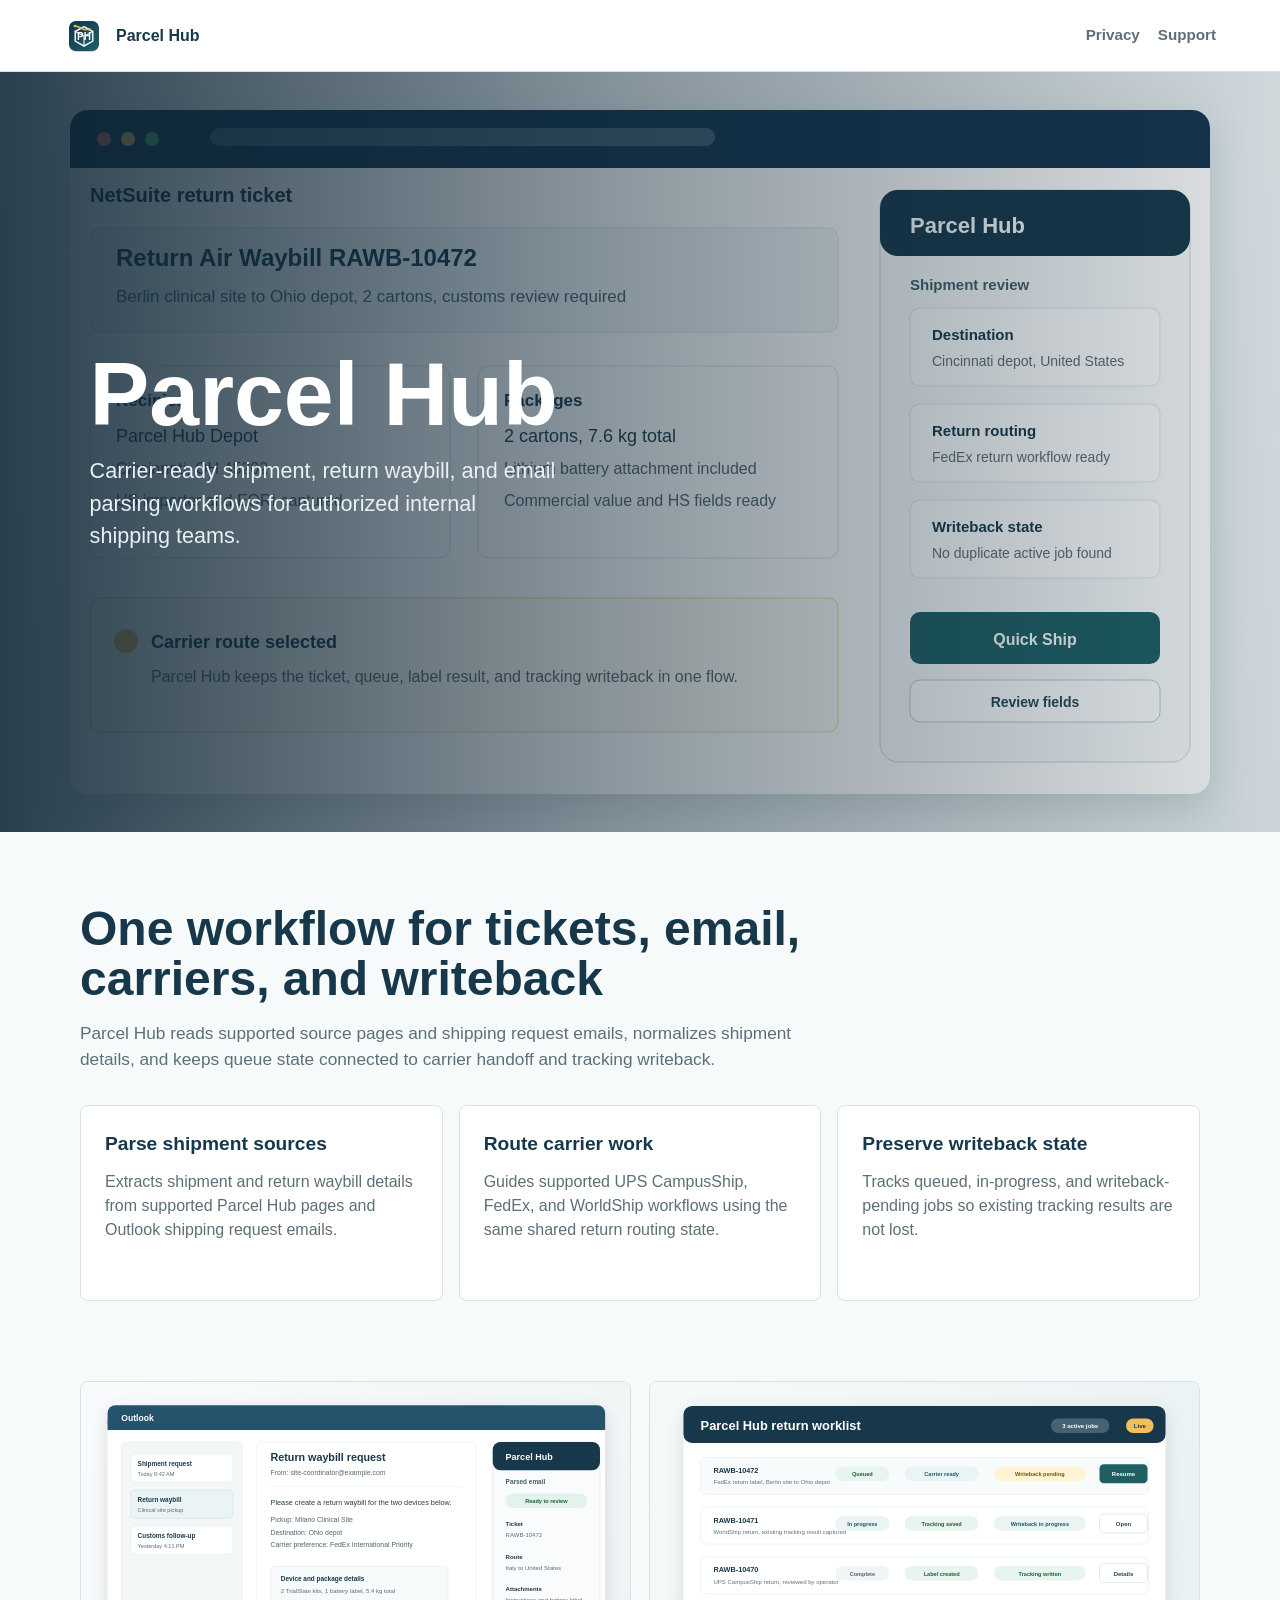
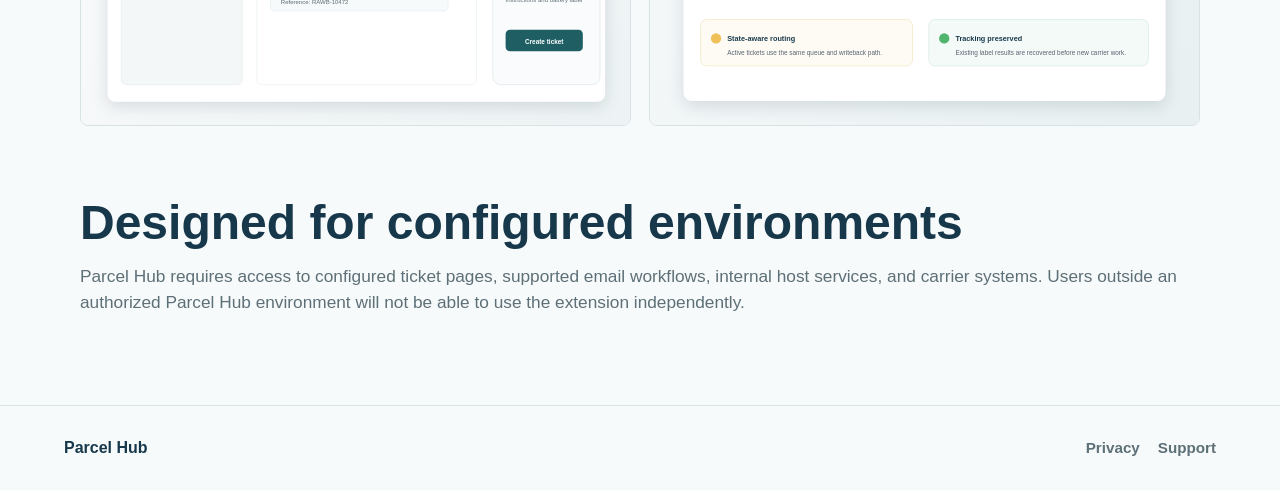
==== index.html @ ffb34940 "Add Parcel Hub public website" ====
<!doctype html>
<html lang="en">
<head>
  <meta charset="utf-8">
  <meta name="viewport" content="width=device-width, initial-scale=1">
  <title>Parcel Hub</title>
  <meta name="description" content="Parcel Hub helps authorized shipping teams parse shipment tickets and emails, route carrier workflows, and preserve tracking writeback state.">
  <link rel="icon" href="./assets/parcel-hub-icon.svg" type="image/svg+xml">
  <link rel="stylesheet" href="./styles.css">
</head>
<body>
  <header class="site-header">
    <a class="brand" href="./" aria-label="Parcel Hub home">
      <img src="./assets/parcel-hub-icon.svg" alt="" width="40" height="40">
      <span>Parcel Hub</span>
    </a>
    <nav aria-label="Parcel Hub pages">
      <a href="./privacy/">Privacy</a>
      <a href="./support/">Support</a>
    </nav>
  </header>

  <main>
    <section class="hero">
      <img src="./assets/listing-screenshot-1.svg" alt="" class="hero-bg">
      <div class="hero-copy">
        <h1>Parcel Hub</h1>
        <p>Carrier-ready shipment, return waybill, and email parsing workflows for authorized internal shipping teams.</p>
      </div>
    </section>

    <section class="section">
      <div class="section-heading">
        <h2>One workflow for tickets, email, carriers, and writeback</h2>
        <p>Parcel Hub reads supported source pages and shipping request emails, normalizes shipment details, and keeps queue state connected to carrier handoff and tracking writeback.</p>
      </div>
      <div class="feature-grid">
        <article>
          <h3>Parse shipment sources</h3>
          <p>Extracts shipment and return waybill details from supported Parcel Hub pages and Outlook shipping request emails.</p>
        </article>
        <article>
          <h3>Route carrier work</h3>
          <p>Guides supported UPS CampusShip, FedEx, and WorldShip workflows using the same shared return routing state.</p>
        </article>
        <article>
          <h3>Preserve writeback state</h3>
          <p>Tracks queued, in-progress, and writeback-pending jobs so existing tracking results are not lost.</p>
        </article>
      </div>
    </section>

    <section class="showcase" aria-label="Parcel Hub screenshots">
      <img src="./assets/listing-screenshot-2.svg" alt="Parcel Hub parsing a shipping request email into structured shipment data.">
      <img src="./assets/listing-screenshot-3.svg" alt="Parcel Hub return worklist showing carrier routing and writeback state.">
    </section>

    <section class="section compact">
      <h2>Designed for configured environments</h2>
      <p>Parcel Hub requires access to configured ticket pages, supported email workflows, internal host services, and carrier systems. Users outside an authorized Parcel Hub environment will not be able to use the extension independently.</p>
    </section>
  </main>

  <footer>
    <span>Parcel Hub</span>
    <a href="./privacy/">Privacy</a>
    <a href="./support/">Support</a>
  </footer>
</body>
</html>
---- styles.css ----
:root {
  color-scheme: light;
  --ink: #17384b;
  --muted: #5d6f77;
  --line: #d7e2e5;
  --surface: #ffffff;
  --soft: #f4f8f9;
  --accent: #1f5f64;
  --gold: #f0c15a;
}

* {
  box-sizing: border-box;
}

body {
  margin: 0;
  color: var(--ink);
  background: #f7fafb;
  font-family: Arial, Helvetica, sans-serif;
  line-height: 1.5;
}

a {
  color: #1f5f64;
}

.site-header {
  position: sticky;
  top: 0;
  z-index: 10;
  display: flex;
  align-items: center;
  justify-content: space-between;
  gap: 24px;
  min-height: 72px;
  padding: 12px clamp(20px, 5vw, 64px);
  background: rgba(255, 255, 255, 0.94);
  border-bottom: 1px solid var(--line);
  backdrop-filter: blur(8px);
}

.brand {
  display: inline-flex;
  align-items: center;
  gap: 12px;
  color: var(--ink);
  font-weight: 700;
  text-decoration: none;
}

.brand img {
  width: 40px;
  height: 40px;
}

nav {
  display: flex;
  align-items: center;
  gap: 18px;
}

nav a,
footer a {
  color: var(--muted);
  font-size: 0.95rem;
  font-weight: 700;
  text-decoration: none;
}

nav a:hover,
footer a:hover {
  color: var(--accent);
}

.hero {
  position: relative;
  min-height: min(760px, calc(100vh - 72px));
  overflow: hidden;
  background: #102f44;
}

.hero-bg {
  position: absolute;
  inset: 0;
  width: 100%;
  height: 100%;
  object-fit: cover;
}

.hero::after {
  content: "";
  position: absolute;
  inset: 0;
  background: linear-gradient(90deg, rgba(14, 38, 54, 0.88), rgba(14, 38, 54, 0.48) 48%, rgba(14, 38, 54, 0.12));
}

.hero-copy {
  position: relative;
  z-index: 1;
  display: grid;
  align-content: center;
  min-height: inherit;
  width: min(650px, 100%);
  padding: 80px clamp(24px, 7vw, 92px);
  color: #fff;
}

h1,
h2,
h3,
p {
  margin-top: 0;
}

h1 {
  margin-bottom: 18px;
  font-size: clamp(3rem, 7vw, 5.8rem);
  line-height: 0.96;
}

.hero-copy p {
  max-width: 560px;
  margin-bottom: 0;
  color: #e7f0f2;
  font-size: clamp(1.1rem, 2vw, 1.35rem);
}

.section {
  width: min(1120px, calc(100% - 40px));
  margin: 0 auto;
  padding: 72px 0;
}

.section-heading {
  max-width: 760px;
  margin-bottom: 32px;
}

.section h2,
.document h1 {
  margin-bottom: 16px;
  font-size: clamp(2rem, 4vw, 3rem);
  line-height: 1.05;
}

.section-heading p,
.compact p,
.lede {
  color: var(--muted);
  font-size: 1.08rem;
}

.feature-grid {
  display: grid;
  grid-template-columns: repeat(3, minmax(0, 1fr));
  gap: 16px;
}

.feature-grid article {
  min-height: 196px;
  padding: 24px;
  border: 1px solid var(--line);
  border-radius: 8px;
  background: var(--surface);
}

.feature-grid h3 {
  margin-bottom: 12px;
  font-size: 1.2rem;
}

.feature-grid p {
  margin-bottom: 0;
  color: var(--muted);
}

.showcase {
  display: grid;
  grid-template-columns: repeat(2, minmax(0, 1fr));
  gap: 18px;
  width: min(1120px, calc(100% - 40px));
  margin: 0 auto;
  padding: 8px 0 72px;
}

.showcase img {
  width: 100%;
  border: 1px solid var(--line);
  border-radius: 8px;
  background: #fff;
}

.compact {
  padding-top: 0;
}

.document {
  width: min(880px, calc(100% - 40px));
  margin: 0 auto;
  padding: 72px 0;
}

.document h2 {
  margin: 36px 0 10px;
  font-size: 1.35rem;
}

.document p,
.document li {
  color: var(--muted);
}

.document ul {
  padding-left: 22px;
}

.document li + li {
  margin-top: 8px;
}

footer {
  display: flex;
  align-items: center;
  gap: 18px;
  padding: 30px clamp(20px, 5vw, 64px);
  border-top: 1px solid var(--line);
  color: var(--muted);
}

footer span {
  margin-right: auto;
  color: var(--ink);
  font-weight: 700;
}

@media (max-width: 780px) {
  .site-header,
  footer {
    align-items: flex-start;
    flex-direction: column;
  }

  .hero {
    min-height: 640px;
  }

  .hero::after {
    background: linear-gradient(180deg, rgba(14, 38, 54, 0.9), rgba(14, 38, 54, 0.52));
  }

  .hero-bg {
    object-position: 68% center;
  }

  .feature-grid,
  .showcase {
    grid-template-columns: 1fr;
  }

  footer span {
    margin-right: 0;
  }
}
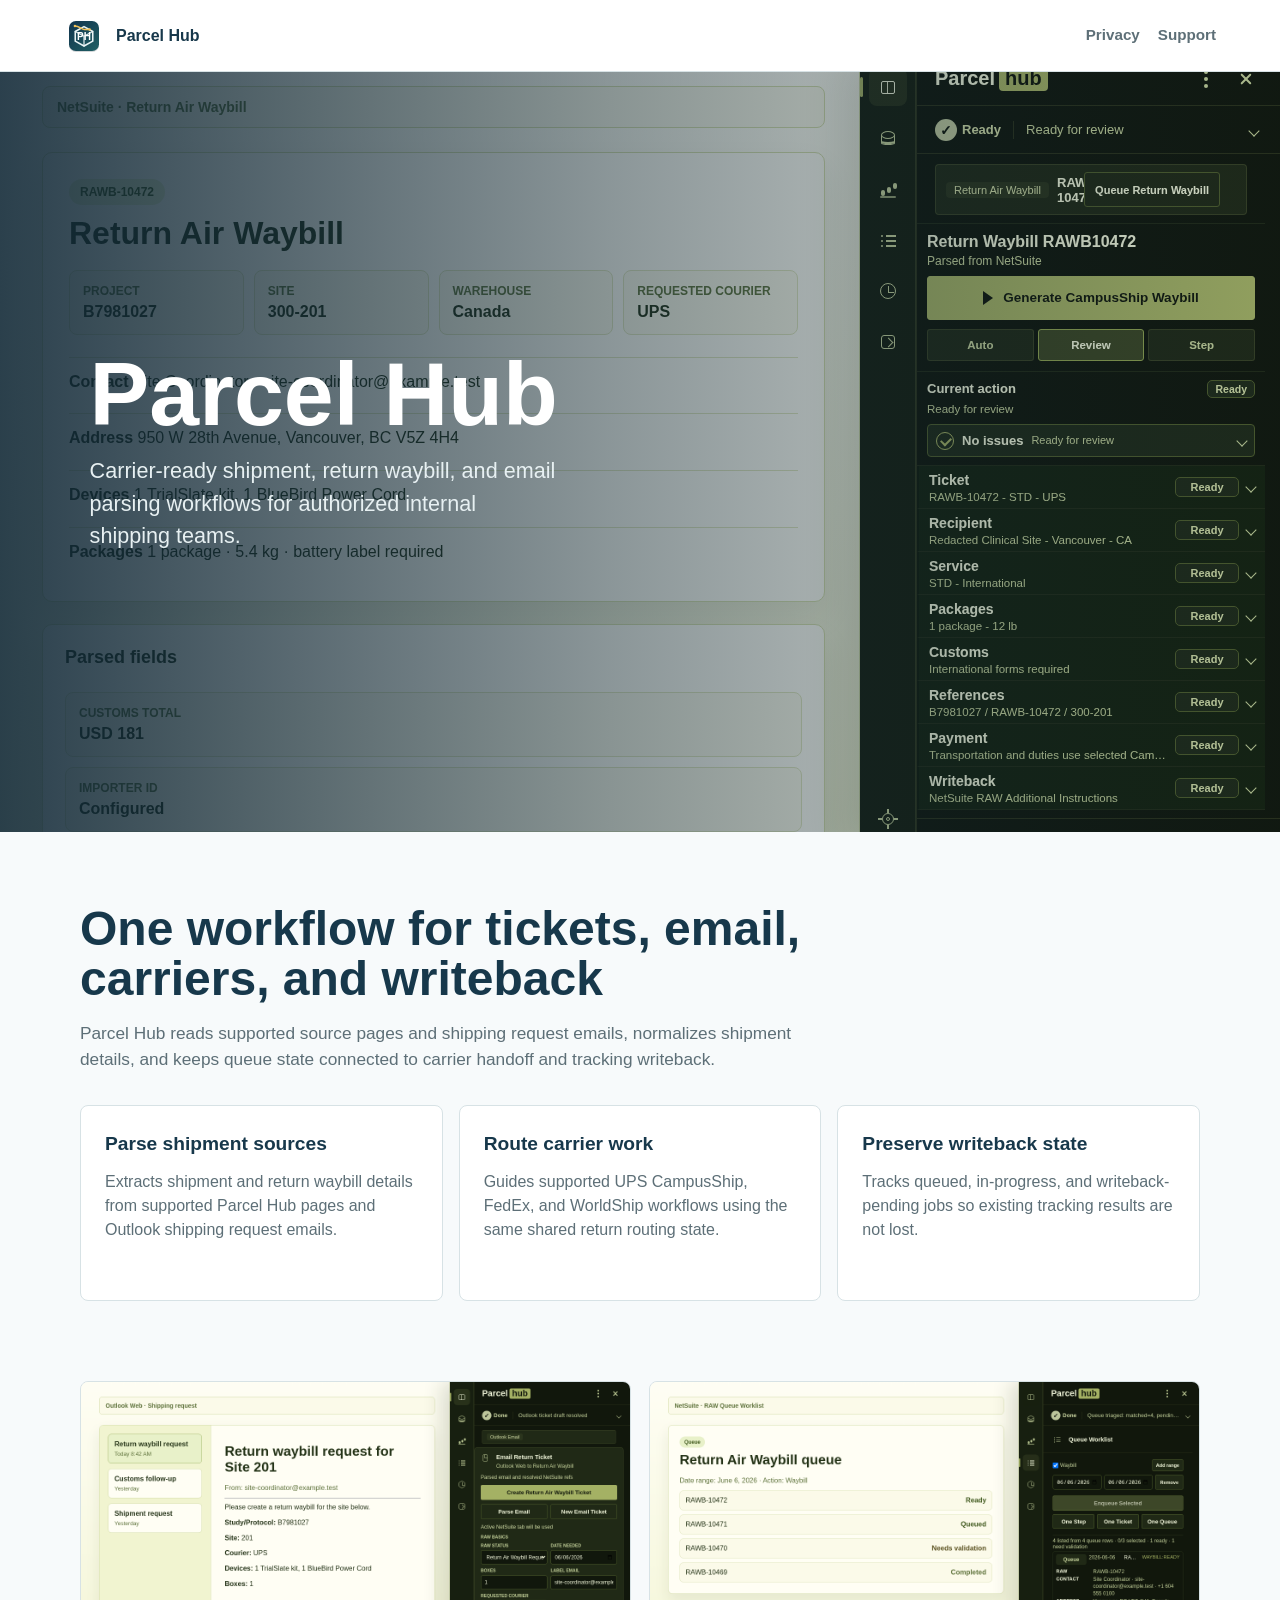
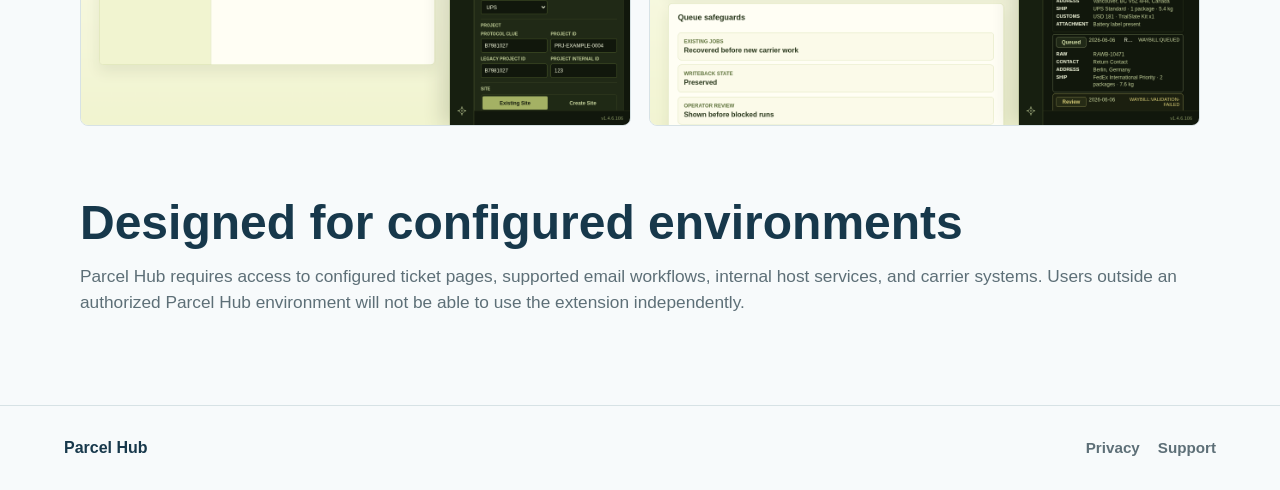
==== commit 40258df0: "Replace listing screenshots with actual Parcel Hub UI" ====
--- a/index.html
+++ b/index.html
@@ -22,7 +22,7 @@
 
   <main>
     <section class="hero">
-      <img src="./assets/listing-screenshot-1.svg" alt="" class="hero-bg">
+      <img src="./assets/listing-screenshot-1.png" alt="" class="hero-bg">
       <div class="hero-copy">
         <h1>Parcel Hub</h1>
         <p>Carrier-ready shipment, return waybill, and email parsing workflows for authorized internal shipping teams.</p>
@@ -51,8 +51,8 @@
     </section>
 
     <section class="showcase" aria-label="Parcel Hub screenshots">
-      <img src="./assets/listing-screenshot-2.svg" alt="Parcel Hub parsing a shipping request email into structured shipment data.">
-      <img src="./assets/listing-screenshot-3.svg" alt="Parcel Hub return worklist showing carrier routing and writeback state.">
+      <img src="./assets/listing-screenshot-2.png" alt="Parcel Hub parsing a shipping request email into structured shipment data.">
+      <img src="./assets/listing-screenshot-3.png" alt="Parcel Hub return worklist showing carrier routing and writeback state.">
     </section>
 
     <section class="section compact">
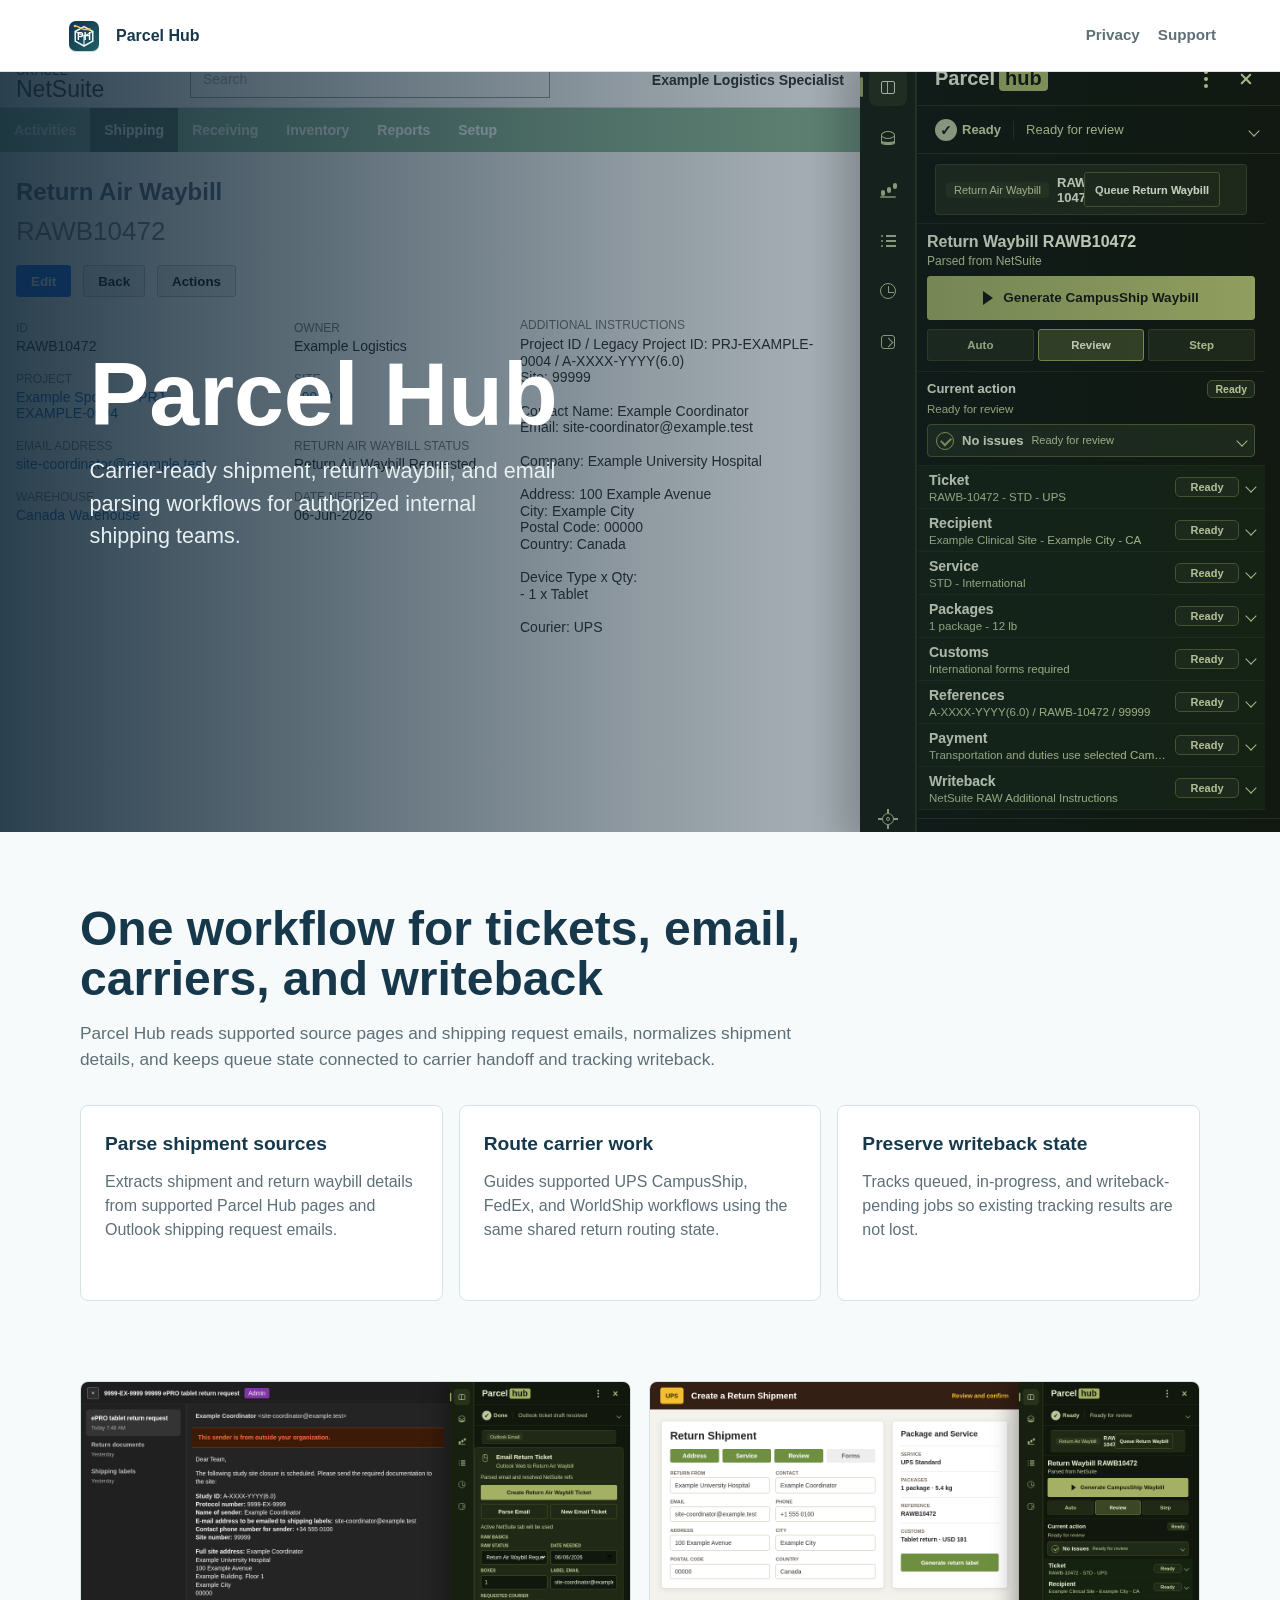
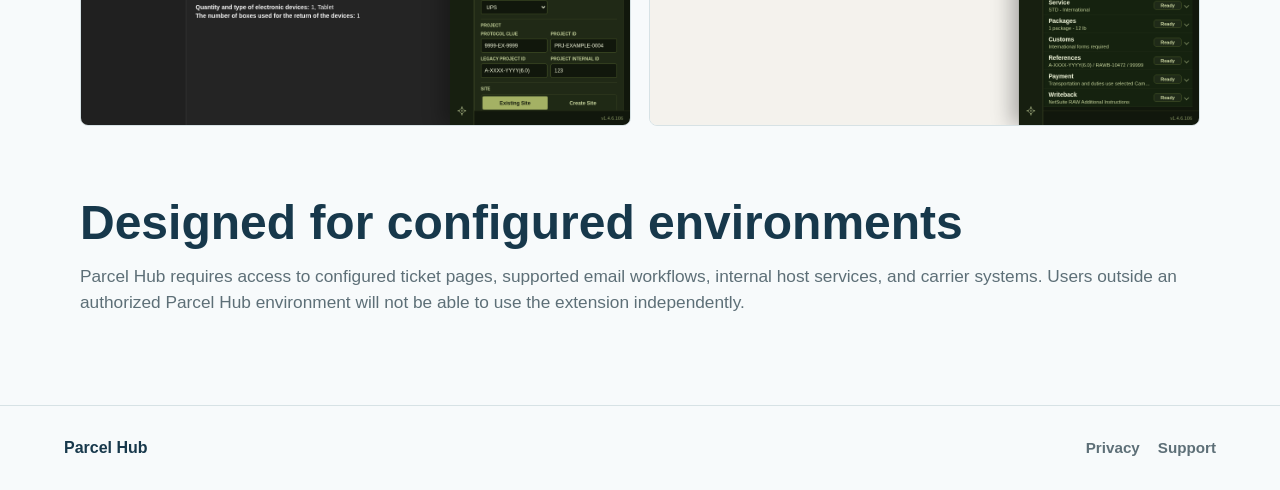
==== commit bda4d093: "Refresh Parcel Hub listing screenshots" ====
--- a/index.html
+++ b/index.html
@@ -52,7 +52,7 @@
 
     <section class="showcase" aria-label="Parcel Hub screenshots">
       <img src="./assets/listing-screenshot-2.png" alt="Parcel Hub parsing a shipping request email into structured shipment data.">
-      <img src="./assets/listing-screenshot-3.png" alt="Parcel Hub return worklist showing carrier routing and writeback state.">
+      <img src="./assets/listing-screenshot-3.png" alt="Parcel Hub guiding a return shipment through a courier page.">
     </section>
 
     <section class="section compact">
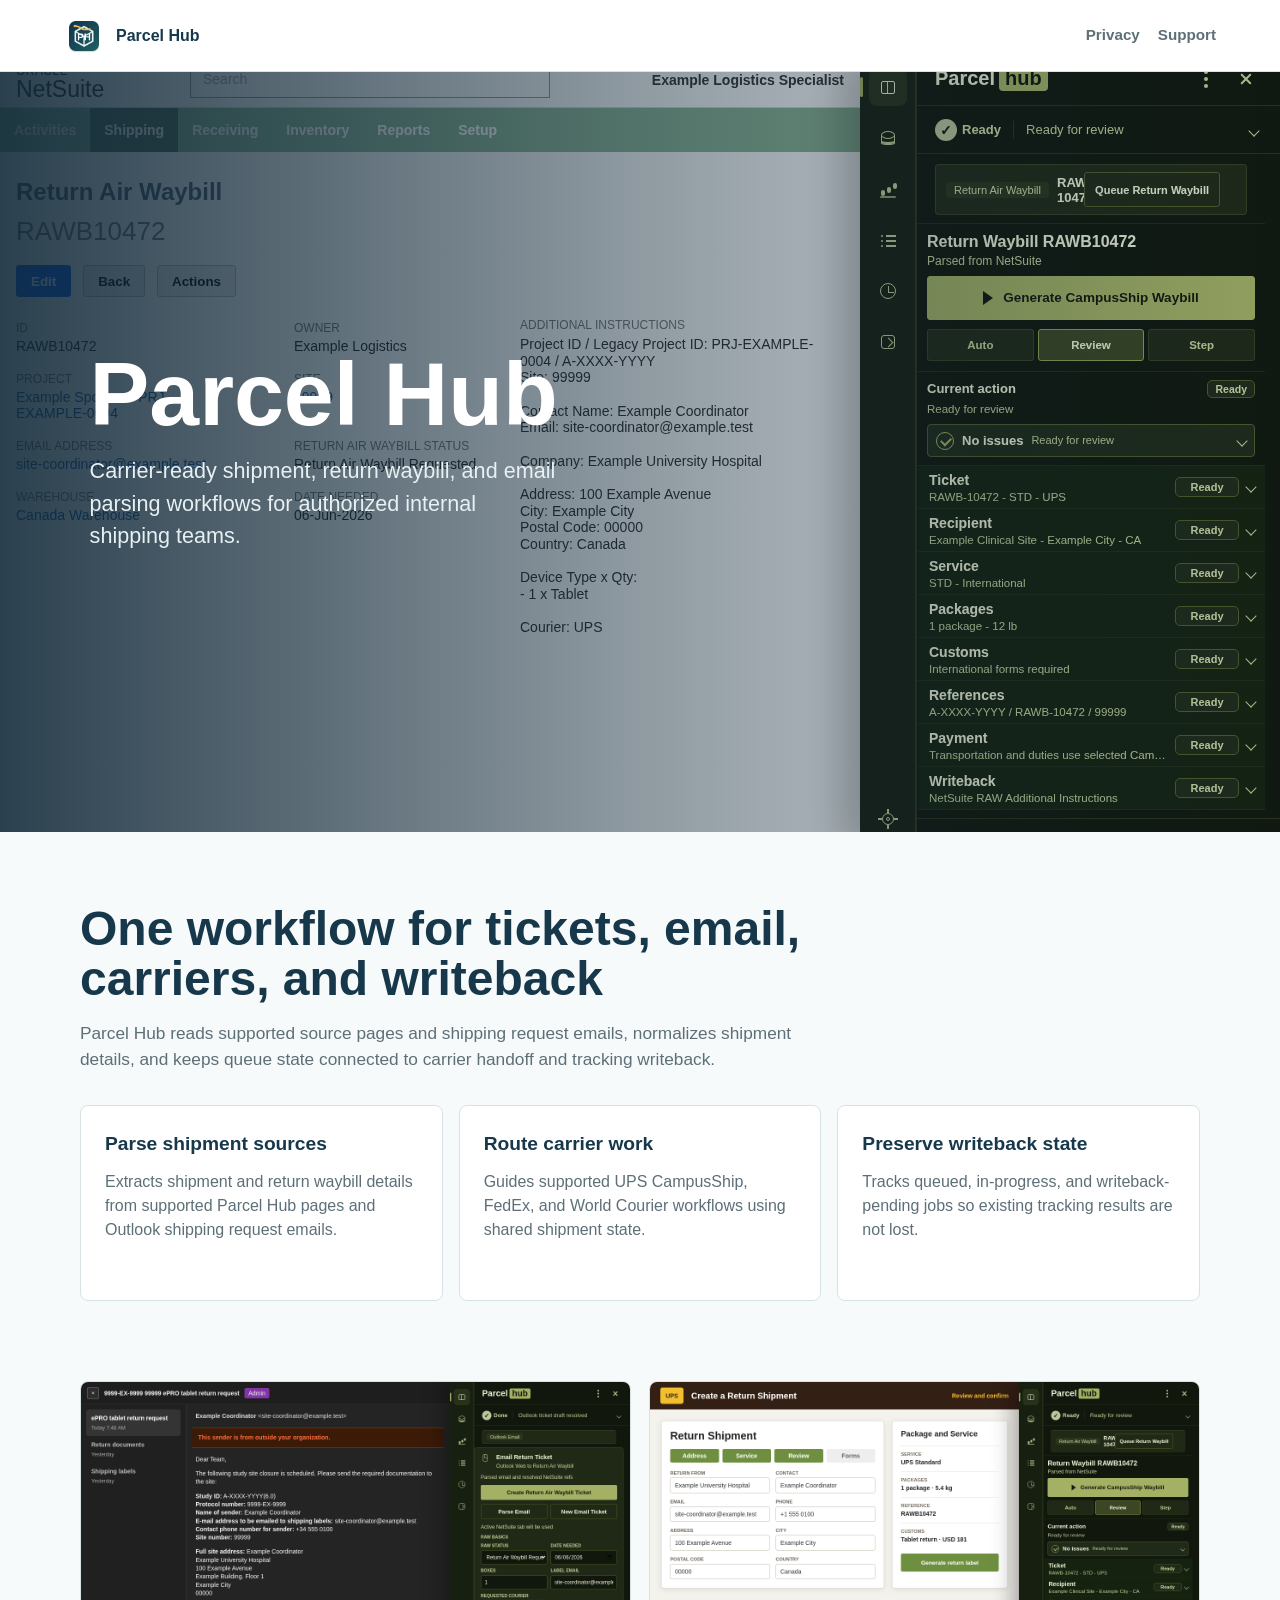
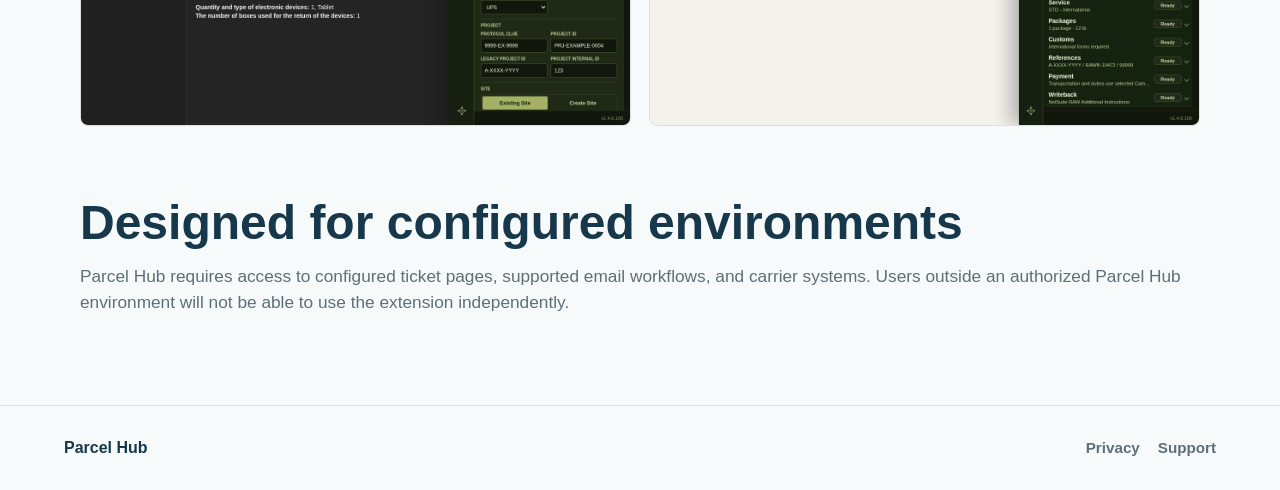
==== commit b1619390: "Update privacy, support and home pages to match the current extension Remove references to the retir" ====
--- a/index.html
+++ b/index.html
@@ -5,13 +5,13 @@
   <meta name="viewport" content="width=device-width, initial-scale=1">
   <title>Parcel Hub</title>
   <meta name="description" content="Parcel Hub helps authorized shipping teams parse shipment tickets and emails, route carrier workflows, and preserve tracking writeback state.">
-  <link rel="icon" href="./assets/parcel-hub-icon.svg" type="image/svg+xml">
+  <link rel="icon" href="./assets/parcel-hub-icon.png" type="image/png">
   <link rel="stylesheet" href="./styles.css">
 </head>
 <body>
   <header class="site-header">
     <a class="brand" href="./" aria-label="Parcel Hub home">
-      <img src="./assets/parcel-hub-icon.svg" alt="" width="40" height="40">
+      <img src="./assets/parcel-hub-icon.png" alt="" width="40" height="40">
       <span>Parcel Hub</span>
     </a>
     <nav aria-label="Parcel Hub pages">
@@ -41,7 +41,7 @@
         </article>
         <article>
           <h3>Route carrier work</h3>
-          <p>Guides supported UPS CampusShip, FedEx, and WorldShip workflows using the same shared return routing state.</p>
+          <p>Guides supported UPS CampusShip, FedEx, and World Courier workflows using shared shipment state.</p>
         </article>
         <article>
           <h3>Preserve writeback state</h3>
@@ -57,7 +57,7 @@
 
     <section class="section compact">
       <h2>Designed for configured environments</h2>
-      <p>Parcel Hub requires access to configured ticket pages, supported email workflows, internal host services, and carrier systems. Users outside an authorized Parcel Hub environment will not be able to use the extension independently.</p>
+      <p>Parcel Hub requires access to configured ticket pages, supported email workflows, and carrier systems. Users outside an authorized Parcel Hub environment will not be able to use the extension independently.</p>
     </section>
   </main>
 
